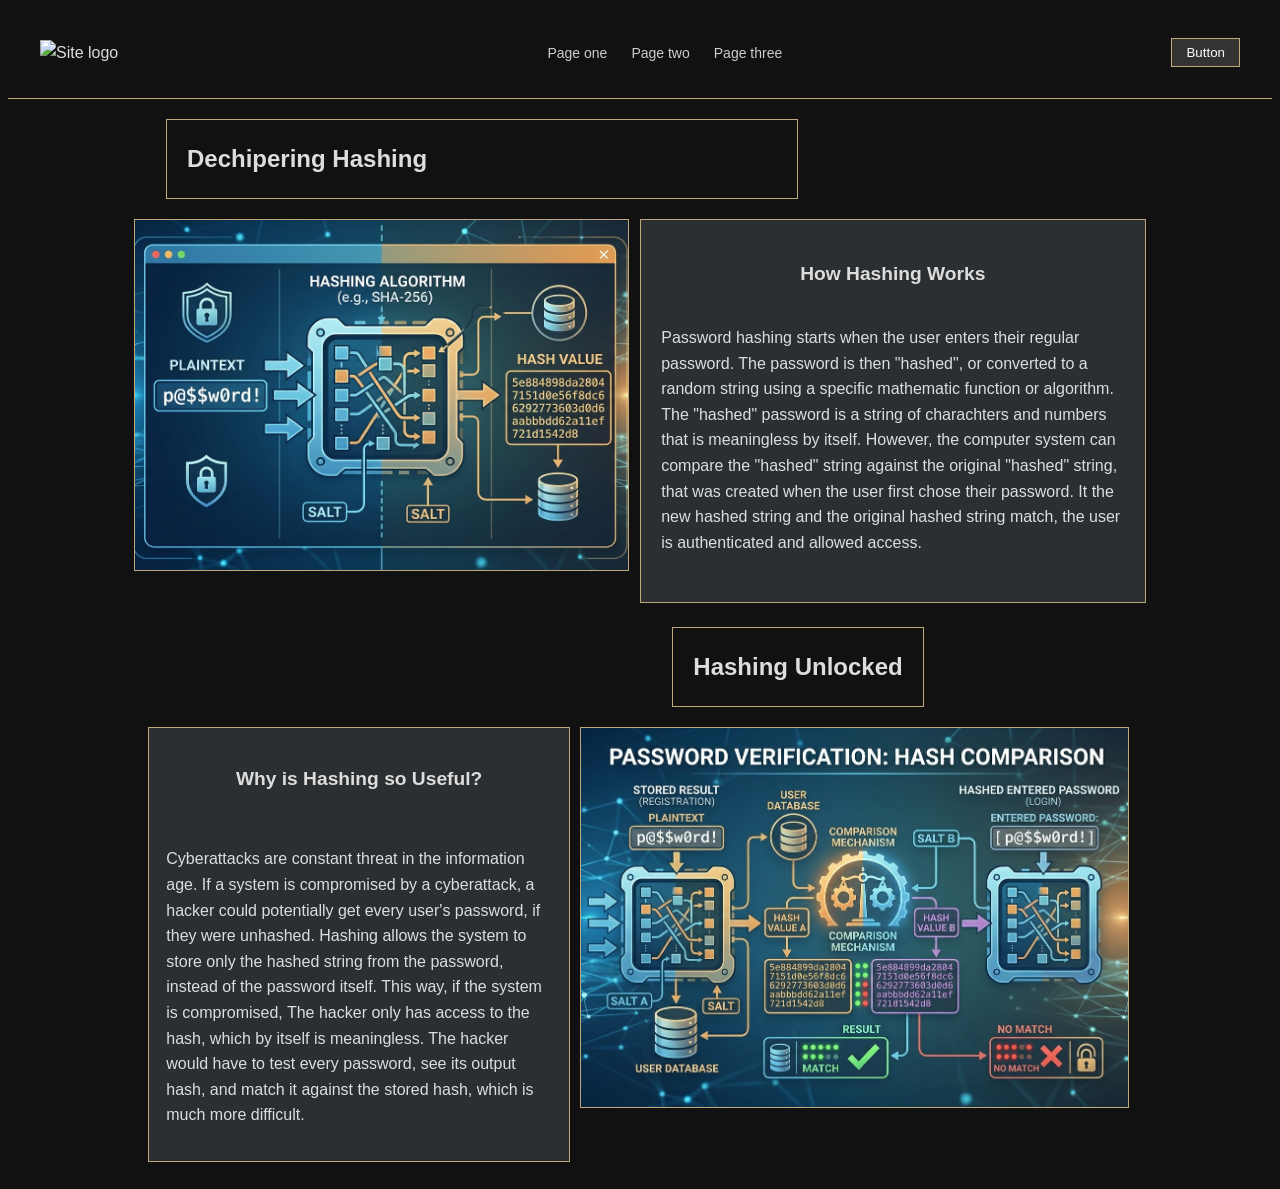
==== docs/page2.html @ 1b314de5 "Update Nav Bar Highlight" ====
<!DOCTYPE html>
<html lang="en">
<head>
    <meta charset="UTF-8">
    <meta name="viewport" content="width=device-width, initial-scale=1.0">
    <link rel="stylesheet" href="styles/page2Styles.css">
    <title>Explore How Password Hashing Works</title>
</head>
<body>
    <!-- Navigation -->
    <header>
        <nav>
            <div class="logo">
                <img src="images/logo.png" alt="Site logo">
            </div>

            <ul class="nav-links">
                <li><a href="index.html">Page one</a></li>
                <li><a href="page2.html">Page two</a></li>
                <li><a href="Other.html">Page three</a></li>
            </ul>

            <button>Button</button>
        </nav>
    </header>

    <main>
        <!-- Main Title -->
        <section id="title_section">
            <h1 id="title">Dechipering Hashing</h1>
        </section>

        <!-- Hashing Section -->
        <section id="hashing_section">
            <img id="hashing_image" src="images/passwordHash.png" alt="Password Hashing is a 1-Way Street">
            <article id="hashing_article">
                <h3 class="hashing" id="hashing_subtitle">How Hashing Works</h3>
                <p class="hashing" id="hashing_paragraph">
                    Password hashing starts when the user enters their regular password.
                    The password is then "hashed", or converted to a random string using a specific mathematic function or algorithm.
                    The "hashed" password is a string of charachters and numbers that is meaningless by itself.
                    However, the computer system can compare the "hashed" string against the original "hashed" string, that was created when the user first chose their password.
                    It the new hashed string and the original hashed string match, the user is authenticated and allowed access.
                </p>
            </article>
        </section>

        <!-- Secondary Title -->
        <section id="secondary_section">
            <h1 id="secondary_title">Hashing Unlocked</h1>
        </section>

        <!-- Benefits Section -->
        <section id="benefits_section">
            <img id="benefits_image" src="images/passwordHash2.png" alt="Password Hashing is a 1-Way Street">
            <article id="benefits_article">
                <h3 class="benefits" id="benefits_subtitle">Why is Hashing so Useful?</h3>
                <p class="benefits" id="benefits_paragraph">
                    Cyberattacks are constant threat in the information age.
                    If a system is compromised by a cyberattack, a hacker could potentially get every user's password, if they were unhashed.
                    Hashing allows the system to store only the hashed string from the password, instead of the password itself.
                    This way, if the system is compromised, The hacker only has access to the hash, which by itself is meaningless.
                    The hacker would have to test every password, see its output hash, and match it against the stored hash, which is much more difficult.
                </p>
            </article>
        </section>
    </main>
</body>
</html>
---- docs/styles/page2Styles.css ----
/* 
Author: Joshua Fuller
Class: WDD 130
Date: March 28, 2026
Sources:
I used ChatGPT to learn about password hashing so I could use actual text instead of lorem ipsum.
I did not use ChatGPT to write any HTML or CSS.
I used Google Gemini to create images for the website, because the client did not provide any.
*/

/* Overall CSS */
/********************************************************************/
html {
    margin: 0;
    padding: 0;
    box-sizing: border-box;
}

body {
    background-color: #111;
    color: #ddd;
    font-family: Arial, Helvetica, sans-serif;
    line-height: 1.6;
}


/* Navigation */
/********************************************************************/
header {
    border-bottom: 1px solid #bfa97a;
}

nav {
    max-width: 1200px;
    margin: 0 auto;
    padding: 16px 24px;

    display: flex;
    align-items: center;
    justify-content: space-between;
}

.logo img {
    height: 40px;
    width: auto;
}

.nav-links {
    list-style: none;
    display: flex;
    gap: 24px;
}

.nav-links a {
    color: #ccc;
    text-decoration: none;
    font-size: 14px;
}

.nav-links a:hover {
    color: #fff;
}

nav button {
    background-color: #333;
    color: #fff;
    border: 1px solid #bfa97a;
    padding: 6px 14px;
    cursor: pointer;
}

nav button:hover {
    background-color: #444;
}

/* Main Title */
/********************************************************************/

#title_section {
    display: grid;
    grid-template-columns: 1fr 4fr 3fr;
}

#title {
    border: 1px solid #bfa97a;
    grid-column: 2/3;
    padding: 20px;
}

/* Hashing Section */
/********************************************************************/

#hashing_section {
    display: grid;
    grid-template-columns: 1fr 3fr 1fr 4fr 1fr;
}

#hashing_image {
    grid-column: 2/3;
    width: 130%;
    border: 1px solid #bfa97a; 
}

#hashing_article {
    grid-column: 4/5;
    display: grid;
    grid-template-rows: 1fr 4fr;
    border: 1px solid #bfa97a;
    padding: 4%;
    height: 88%;
    background-color: #2B2F32;
}

#hashing_subtitle {
    grid-row: 1/2;
    justify-self: center;
    font-size: 120%;
}

#hashing_paragraph {
    grid-row: 2/3;
    justify-self: center;
    font-size: 100%;
}

/* Secondary Title */
/********************************************************************/

#secondary_section {
    display: grid;
    grid-template-columns: 3fr 4fr 1fr;
}

#secondary_title {
    border: 1px solid #bfa97a;
    grid-column: 2/3;
    padding: 20px;
    justify-self: center;
}

/* Benefits Section */
/********************************************************************/

#benefits_section {
    display: grid;
    grid-template-columns: 1fr 3fr 1fr 3fr 1fr;
}

#benefits_image {
    grid-column: 4/5;
    width: 130%;
    border: 1px solid #bfa97a;
    position: relative; right: 31%;
}

#benefits_article {
    grid-column: 2/3;
    grid-row: 1/2;
    display: grid;
    grid-template-rows: 1fr 3fr;
    border: 1px solid #bfa97a;
    padding: 4%;
    height: 88%;
    background-color: #2B2F32;
}

#benefits_subtitle {
    justify-self: center;
    font-size: 120%;
}

#benefits_paragraph {
    grid-row: 2/3;
    justify-self: center;
    font-size: 100%;
}
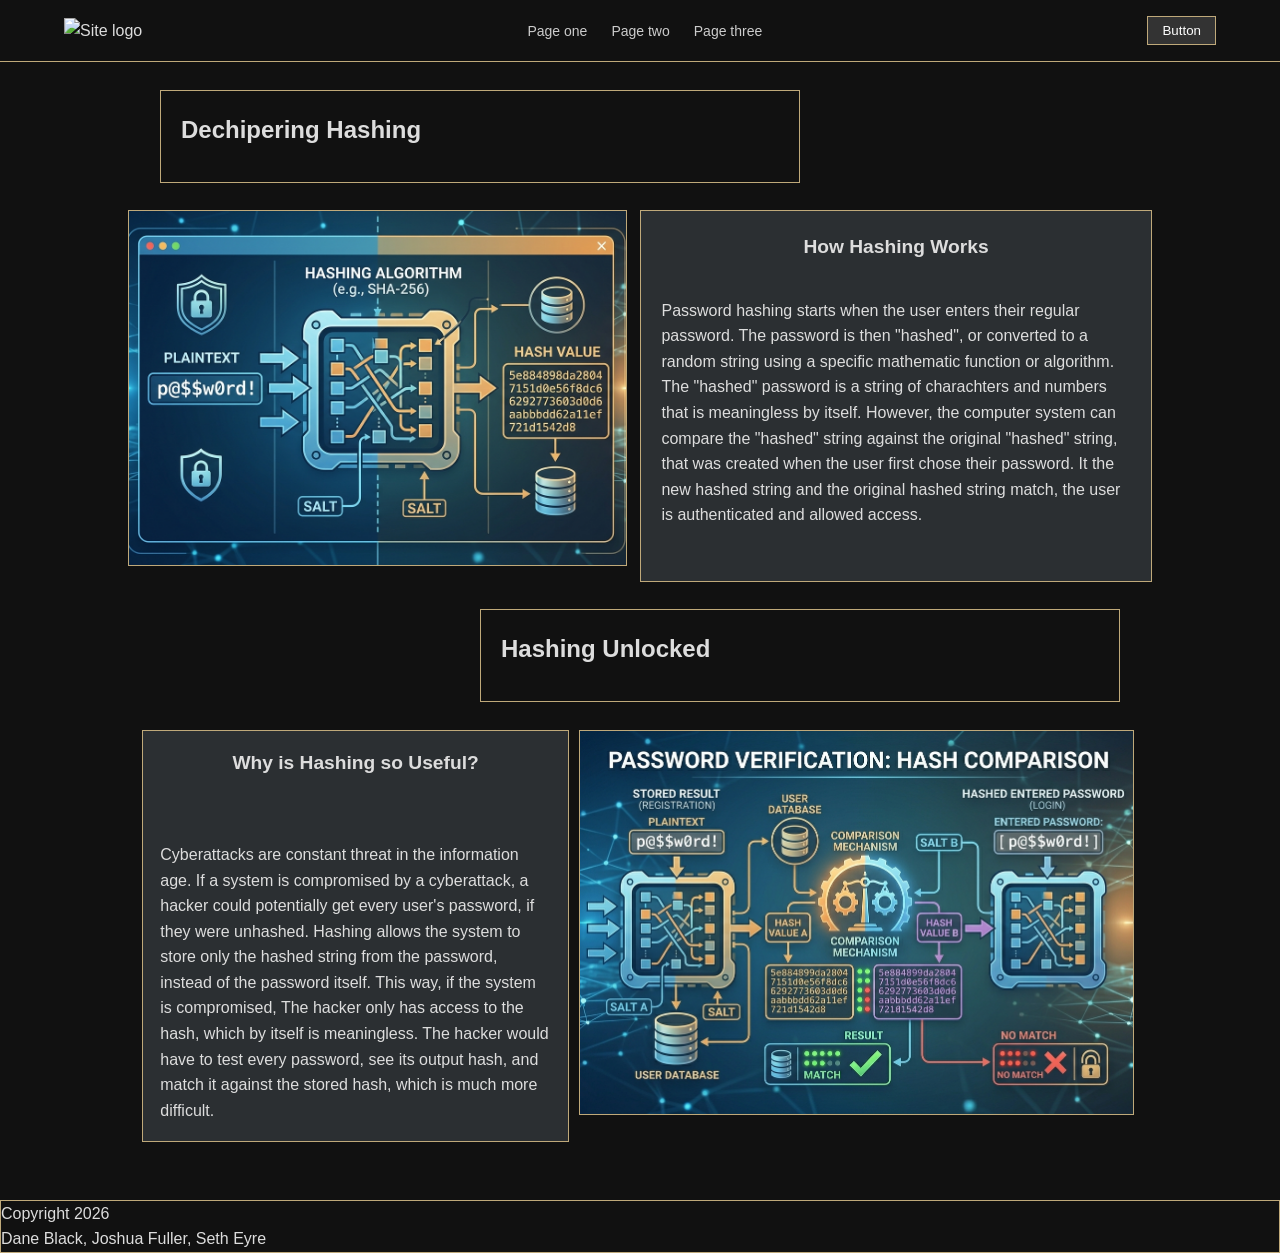
==== commit c308aef6: "Update Page 2 Footer" ====
--- a/docs/page2.html
+++ b/docs/page2.html
@@ -65,5 +65,13 @@
             </article>
         </section>
     </main>
+    <footer>
+        <p id="copyright">
+            Copyright 2026
+        </p>
+        <p id="authors">
+            Dane Black, Joshua Fuller, Seth Eyre
+        </p>
+    </footer>
 </body>
 </html>
--- a/docs/styles/page2Styles.css
+++ b/docs/styles/page2Styles.css
@@ -10,7 +10,7 @@
 
 /* Overall CSS */
 /********************************************************************/
-html {
+* {
     margin: 0;
     padding: 0;
     box-sizing: border-box;
@@ -26,6 +26,7 @@
 
 /* Navigation */
 /********************************************************************/
+
 header {
     border-bottom: 1px solid #bfa97a;
 }
@@ -76,7 +77,13 @@
 /* Main Title */
 /********************************************************************/
 
+main {
+    display: grid;
+    grid-template-rows: 3% 10% 3% 40% 3% 10% 3% 40% 10%;
+}
+
 #title_section {
+    grid-row: 2/3;
     display: grid;
     grid-template-columns: 1fr 4fr 3fr;
 }
@@ -91,6 +98,7 @@
 /********************************************************************/
 
 #hashing_section {
+    grid-row: 4/5;
     display: grid;
     grid-template-columns: 1fr 3fr 1fr 4fr 1fr;
 }
@@ -107,7 +115,7 @@
     grid-template-rows: 1fr 4fr;
     border: 1px solid #bfa97a;
     padding: 4%;
-    height: 88%;
+    height: 100%;
     background-color: #2B2F32;
 }
 
@@ -127,6 +135,7 @@
 /********************************************************************/
 
 #secondary_section {
+    grid-row: 6/7;
     display: grid;
     grid-template-columns: 3fr 4fr 1fr;
 }
@@ -135,13 +144,13 @@
     border: 1px solid #bfa97a;
     grid-column: 2/3;
     padding: 20px;
-    justify-self: center;
 }
 
 /* Benefits Section */
 /********************************************************************/
 
 #benefits_section {
+    grid-row: 8/9;
     display: grid;
     grid-template-columns: 1fr 3fr 1fr 3fr 1fr;
 }
@@ -160,7 +169,7 @@
     grid-template-rows: 1fr 3fr;
     border: 1px solid #bfa97a;
     padding: 4%;
-    height: 88%;
+    height: 100%;
     background-color: #2B2F32;
 }
 
@@ -175,11 +184,29 @@
     font-size: 100%;
 }
 
-
-
-
-
-
-
-
-
+/* Footer */
+/********************************************************************/
+
+footer {
+    border: 1px solid #bfa97a;
+    position: relative; top: 210px
+}
+
+#copyright {
+    justify-self: center;
+}
+
+#authors {
+    justify-self: center;
+}
+
+
+
+
+
+
+
+
+
+
+
